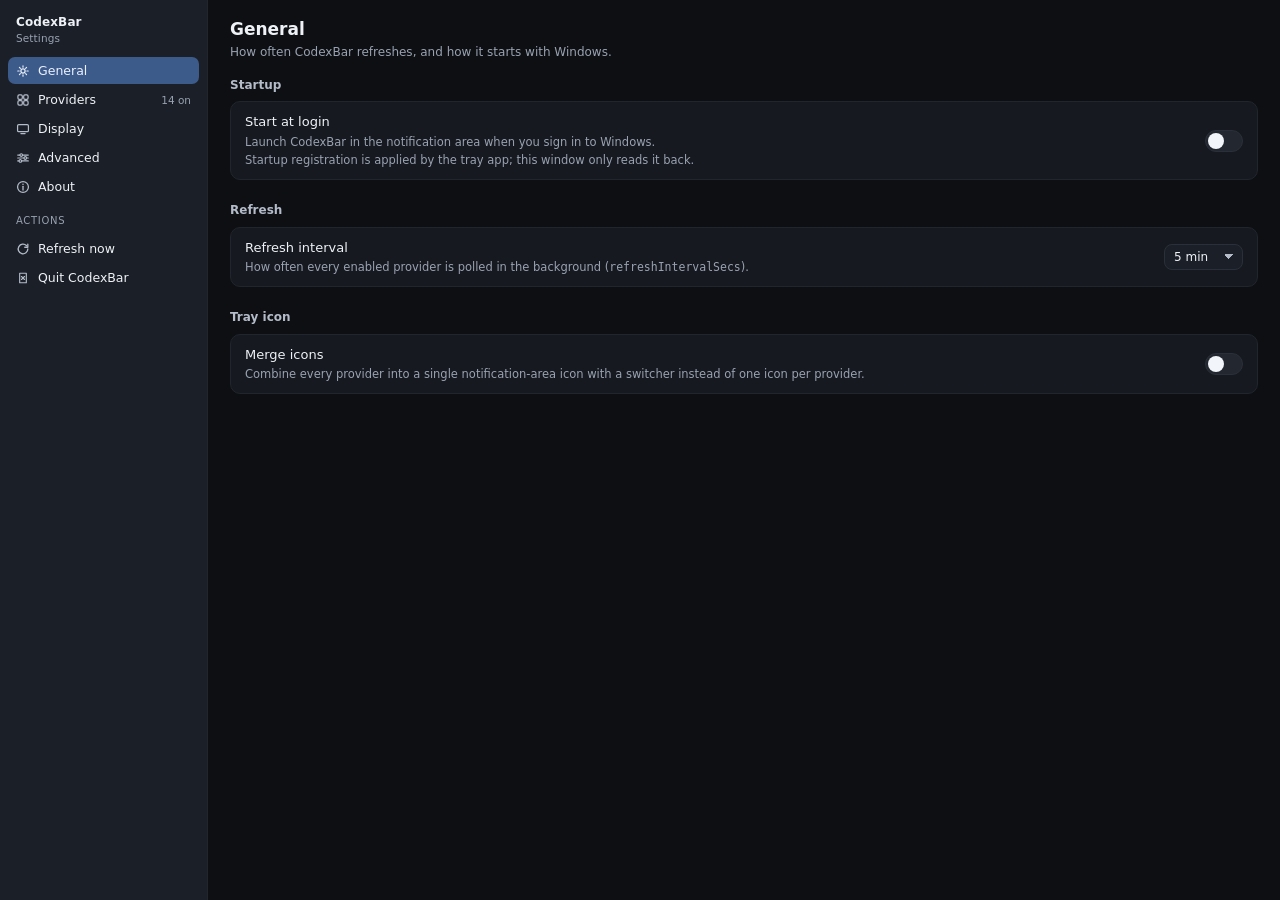
==== ui/settings.html @ 94832ef2 "CodexBar for Windows: tray app for AI provider usage limits (Rust + Tauri port of CodexBar)" ====
<!DOCTYPE html>
<html lang="en" data-theme="dark">
<head>
  <meta charset="utf-8" />
  <meta name="viewport" content="width=device-width, initial-scale=1" />
  <title>CodexBar Settings</title>
  <link rel="stylesheet" href="styles.css" />
</head>
<body class="settings-page">
  <div class="settings">
    <aside class="settings-sidebar">
      <div class="settings-title">
        CodexBar
        <span class="sub" id="settingsSub">Settings</span>
      </div>
      <button class="nav-item" type="button" data-pane="general" aria-current="true">
        <span class="nav-icon" aria-hidden="true">
          <svg viewBox="0 0 16 16" width="14" height="14">
            <circle cx="8" cy="8" r="2.4" fill="none" stroke="currentColor" stroke-width="1.4"/>
            <path d="M8 2v1.6M8 12.4V14M2 8h1.6M12.4 8H14M3.9 3.9l1.1 1.1M11 11l1.1 1.1M12.1 3.9L11 5M5 11l-1.1 1.1"
                  fill="none" stroke="currentColor" stroke-width="1.3" stroke-linecap="round"/>
          </svg>
        </span>
        <span class="nav-label">General</span>
      </button>
      <button class="nav-item" type="button" data-pane="providers">
        <span class="nav-icon" aria-hidden="true">
          <svg viewBox="0 0 16 16" width="14" height="14">
            <rect x="2.2" y="2.2" width="5" height="5" rx="1.4" fill="none" stroke="currentColor" stroke-width="1.4"/>
            <rect x="8.8" y="2.2" width="5" height="5" rx="1.4" fill="none" stroke="currentColor" stroke-width="1.4"/>
            <rect x="2.2" y="8.8" width="5" height="5" rx="1.4" fill="none" stroke="currentColor" stroke-width="1.4"/>
            <rect x="8.8" y="8.8" width="5" height="5" rx="1.4" fill="none" stroke="currentColor" stroke-width="1.4"/>
          </svg>
        </span>
        <span class="nav-label">Providers</span>
        <span class="nav-count" id="navProvidersCount">—</span>
      </button>
      <button class="nav-item" type="button" data-pane="display">
        <span class="nav-icon" aria-hidden="true">
          <svg viewBox="0 0 16 16" width="14" height="14">
            <rect x="1.8" y="3" width="12.4" height="8" rx="1.4" fill="none" stroke="currentColor" stroke-width="1.4"/>
            <path d="M5.6 13.2h4.8" fill="none" stroke="currentColor" stroke-width="1.4" stroke-linecap="round"/>
          </svg>
        </span>
        <span class="nav-label">Display</span>
      </button>
      <button class="nav-item" type="button" data-pane="advanced">
        <span class="nav-icon" aria-hidden="true">
          <svg viewBox="0 0 16 16" width="14" height="14">
            <path d="M2 4.6h12M2 8h12M2 11.4h12" fill="none" stroke="currentColor" stroke-width="1.4" stroke-linecap="round"/>
            <circle cx="6" cy="4.6" r="1.5" fill="var(--surface-2)" stroke="currentColor" stroke-width="1.3"/>
            <circle cx="10.6" cy="8" r="1.5" fill="var(--surface-2)" stroke="currentColor" stroke-width="1.3"/>
            <circle cx="5" cy="11.4" r="1.5" fill="var(--surface-2)" stroke="currentColor" stroke-width="1.3"/>
          </svg>
        </span>
        <span class="nav-label">Advanced</span>
      </button>
      <button class="nav-item" type="button" data-pane="about">
        <span class="nav-icon" aria-hidden="true">
          <svg viewBox="0 0 16 16" width="14" height="14">
            <circle cx="8" cy="8" r="6.2" fill="none" stroke="currentColor" stroke-width="1.4"/>
            <path d="M8 7.2v4.2" fill="none" stroke="currentColor" stroke-width="1.5" stroke-linecap="round"/>
            <circle cx="8" cy="4.9" r="0.9" fill="currentColor"/>
          </svg>
        </span>
        <span class="nav-label">About</span>
      </button>
      <div class="settings-section-label">Actions</div>
      <button class="nav-item" type="button" id="btnRefreshNow">
        <span class="nav-icon" aria-hidden="true">
          <svg viewBox="0 0 16 16" width="14" height="14">
            <path d="M13.5 8a5.5 5.5 0 1 1-1.6-3.9M13.5 2.5V6H10" fill="none"
                  stroke="currentColor" stroke-width="1.5" stroke-linecap="round" stroke-linejoin="round"/>
          </svg>
        </span>
        <span class="nav-label">Refresh now</span>
      </button>
      <button class="nav-item" type="button" id="btnQuit">
        <span class="nav-icon" aria-hidden="true">
          <svg viewBox="0 0 16 16" width="14" height="14">
            <path d="M4.2 2.6h7.6v10.8H4.2z" fill="none" stroke="currentColor" stroke-width="1.3" stroke-linejoin="round"/>
            <path d="M6.3 6.3l3.4 3.4M9.7 6.3l-3.4 3.4" fill="none" stroke="currentColor" stroke-width="1.3" stroke-linecap="round"/>
          </svg>
        </span>
        <span class="nav-label">Quit CodexBar</span>
      </button>
    </aside>

    <main class="settings-content">
      <!-- ------------------------------------------------ General -->
      <section class="pane active" id="pane-general" role="tabpanel">
        <h2>General</h2>
        <p class="pane-sub">How often CodexBar refreshes, and how it starts with Windows.</p>

        <div class="group">
          <h3>Startup</h3>
          <div class="setting-card">
            <div class="setting-row">
              <div class="text">
                <div class="label">Start at login</div>
                <div class="desc">Launch CodexBar in the notification area when you sign in to Windows.</div>
                <div class="desc" id="autostartInfo">—</div>
              </div>
              <div class="control">
                <button class="switch" role="switch" aria-checked="false" id="set-startAtLogin"
                        aria-label="Start at login"></button>
              </div>
            </div>
          </div>
        </div>

        <div class="group">
          <h3>Refresh</h3>
          <div class="setting-card">
            <div class="setting-row">
              <div class="text">
                <div class="label">Refresh interval</div>
                <div class="desc">How often every enabled provider is polled in the background
                  (<code>refreshIntervalSecs</code>).</div>
              </div>
              <div class="control">
                <select class="select" id="set-refreshIntervalSecs" aria-label="Refresh interval">
                  <option value="30">30 s</option>
                  <option value="60">1 min</option>
                  <option value="120">2 min</option>
                  <option value="300">5 min</option>
                  <option value="600">10 min</option>
                  <option value="900">15 min</option>
                  <option value="1800">30 min</option>
                </select>
              </div>
            </div>
          </div>
        </div>

        <div class="group">
          <h3>Tray icon</h3>
          <div class="setting-card">
            <div class="setting-row">
              <div class="text">
                <div class="label">Merge icons</div>
                <div class="desc">Combine every provider into a single notification-area icon with a switcher
                  instead of one icon per provider.</div>
              </div>
              <div class="control">
                <button class="switch" role="switch" aria-checked="true" id="set-mergeIcons"
                        aria-label="Merge icons"></button>
              </div>
            </div>
          </div>
        </div>
      </section>

      <!-- ---------------------------------------------- Providers -->
      <section class="pane" id="pane-providers" role="tabpanel">
        <h2>Providers</h2>
        <p class="pane-sub">Turn providers on or off and set the order they appear in the popover and the tray.</p>

        <div class="group">
          <div class="setting-row" style="padding:0 0 8px;border:0">
            <div class="text">
              <input class="select" id="providerFilter" type="search" placeholder="Filter providers…"
                     aria-label="Filter providers" style="width:220px;padding-right:26px" />
            </div>
            <div class="control">
              <span class="hint" id="providerSummary">—</span>
            </div>
          </div>
          <div class="setting-card">
            <div class="provider-list" id="providerList"></div>
          </div>
          <p class="hint" id="providerHint">
            Order controls the canonical display order used by the CLI, the tray and the popover.
          </p>
        </div>
      </section>

      <!-- ------------------------------------------------ Display -->
      <section class="pane" id="pane-display" role="tabpanel">
        <h2>Display</h2>
        <p class="pane-sub">What the popover cards show.</p>

        <div class="group">
          <h3>Menu bar</h3>
          <div class="setting-card">
            <div class="setting-row">
              <div class="text">
                <div class="label">Draw the used percentage into the icon</div>
                <div class="desc">Shows the rounded percent next to the donut gauge in the notification
                  area (<code>showPercentInIcon</code>).</div>
              </div>
              <div class="control">
                <button class="switch" role="switch" aria-checked="true" id="set-showPercentInIcon"
                        aria-label="Draw the used percentage into the icon"></button>
              </div>
            </div>
            <div class="setting-row">
              <div class="text">
                <div class="label">Show the colour legend</div>
                <div class="desc">A one-line key above the command list explaining the green / amber / red
                  severity thresholds. Stored with the UI, not the provider config.</div>
              </div>
              <div class="control">
                <button class="switch" role="switch" aria-checked="true" id="set-showLegend"
                        aria-label="Show the colour legend"></button>
              </div>
            </div>
          </div>
        </div>
      </section>

      <!-- ----------------------------------------------- Advanced -->
      <section class="pane" id="pane-advanced" role="tabpanel">
        <h2>Advanced</h2>
        <p class="pane-sub">Credential handling and stored settings.</p>

        <div class="group">
          <h3>Credentials</h3>
          <div class="setting-card">
            <div class="setting-row">
              <div class="text">
                <div class="label">Refresh credentials on every fetch</div>
                <div class="desc">Re-read provider credential stores each refresh cycle instead of reusing the
                  cached copy. Slower, but picks up externally rotated tokens immediately.</div>
              </div>
              <div class="control">
                <button class="switch" role="switch" aria-checked="false" id="set-refreshCredentials"
                        aria-label="Refresh credentials on every fetch"></button>
              </div>
            </div>
          </div>
        </div>

        <div class="group">
          <h3>Stored settings</h3>
          <div class="setting-card">
            <div class="setting-row">
              <div class="text">
                <div class="label">Settings payload</div>
                <div class="desc" id="settingsBackend">—</div>
              </div>
              <div class="control">
                <button class="btn" id="btnCopySettings" type="button">Copy JSON</button>
                <button class="btn danger" id="btnResetSettings" type="button">Reset</button>
              </div>
            </div>
          </div>
          <div class="hint" id="pathsInfo" style="white-space:pre-line">—</div>
          <p class="hint">
            Persisted through the <code>get_settings</code> / <code>set_settings</code> commands
            (<code>Settings</code> in <code>src-tauri/src/settings.rs</code>, camelCase JSON).
            In a plain browser the values are kept in <code>localStorage</code> and the tray app is
            unaffected.
          </p>
        </div>
      </section>

      <!-- -------------------------------------------------- About -->
      <section class="pane" id="pane-about" role="tabpanel">
        <h2>About</h2>
        <p class="pane-sub">A Windows port of CodexBar.</p>
        <div class="group">
          <div class="setting-card">
            <div class="setting-row">
              <div class="text">
                <div class="label" id="aboutName">CodexBar</div>
                <div class="desc" id="aboutVersion">v0.1.0 · schema v1</div>
              </div>
              <div class="control">
                <span class="badge source-mock" id="aboutSource">sample data</span>
              </div>
            </div>
            <div class="setting-row">
              <div class="text">
                <div class="label">Menu bar / tray behaviour</div>
                <div class="desc">Cards, countdowns and severity colours follow the macOS app's menu card.</div>
              </div>
            </div>
          </div>
        </div>
      </section>
    </main>
  </div>

  <div class="toast" id="toast" role="status" hidden></div>

  <script src="mock.js"></script>
  <script src="format.js"></script>
  <script src="settings.js"></script>
</body>
</html>
---- ui/styles.css ----
/* CodexBar for Windows — shared styling for the popover + settings window.
 *
 * Visual language follows the macOS app (repo/docs/ui.md + docs/screenshots):
 * one card per provider, a bold lane label, a severity-coloured bar, a used/left
 * pair and a reset countdown, plus a native-looking command list at the foot.
 *
 * Contrast rule for this file: secondary text never goes below ~4.6:1 against
 * the surface it sits on, and is never "fixed" with an opaque plate behind it —
 * hierarchy comes from size, weight and hue, not from black boxes.
 */

:root {
  /* surfaces */
  --bg: #0d0f13;
  --surface: #16191f;
  --surface-2: #1b1f27;
  --surface-3: #23272f;
  --surface-4: #2b303a;
  --border: #2a303a;
  --border-soft: #21252d;

  /* text — three deliberate steps, each ≥ 4.5:1 on its own surface.
     Ratios below are measured against --surface (#16191f); the secondary
     steps were raised after a review found the small uppercase pills and the
     header/legend labels sitting below the 4.5:1 floor. Hierarchy still comes
     from size + weight + hue, never from an opaque plate. */
  --text: #eef1f6;      /* 15.8:1 primary                       */
  --muted: #b4bcc9;     /*  9.2:1 labels, account, badge copy    */
  --dim: #99a2b1;       /*  6.8:1 countdowns, footers, hints     */

  /* accents */
  --accent: #6ea8fe;
  --accent-dim: #3d5b8a;
  --healthy: #35c46b;
  --warning: #f0a02a;
  --critical: #f2564f;
  --healthy-soft: rgba(53, 196, 107, 0.16);
  --warning-soft: rgba(240, 160, 42, 0.16);
  --critical-soft: rgba(242, 86, 79, 0.16);

  --radius-card: 12px;
  --radius-ctl: 8px;
  --font: ui-sans-serif, system-ui, "Segoe UI Variable Text", "Segoe UI", Roboto, Helvetica, Arial, sans-serif;
  --mono: ui-monospace, "Cascadia Mono", Consolas, "SF Mono", Menlo, monospace;
}

* { box-sizing: border-box; }

html, body {
  margin: 0;
  height: 100%;
  background: var(--bg);
  color: var(--text);
  font-family: var(--font);
  font-size: 13px;
  line-height: 1.4;
  -webkit-font-smoothing: antialiased;
}

body.popover-page { overflow: hidden; }

button { font-family: inherit; color: inherit; }

:focus-visible { outline: 2px solid var(--accent); outline-offset: 1px; }

/* =====================================================================
   POPOVER
   ===================================================================== */

.popover {
  display: flex;
  flex-direction: column;
  height: 100vh;
  /* The tray flyout is a fixed-width surface: 436x729 per CONTRACT/tauri.conf.
     Pinning the max-width (instead of leaning on 100vw) also makes the Edge
     headless evidence renders byte-accurate, because that Edge build always
     lays out at a 492 px minimum viewport and crops the capture to
     --window-size — a 100vw popover would lose its right 56 px. */
  width: 100%;
  max-width: 436px;
  border: 1px solid var(--border);
  background: var(--bg);
}

/* ---------- title bar ---------- */

.titlebar {
  display: flex;
  align-items: center;
  justify-content: space-between;
  gap: 8px;
  padding: 10px 12px 8px;
  border-bottom: 1px solid var(--border-soft);
  cursor: default;
  user-select: none;
  flex: 0 0 auto;
}

.brand { display: flex; align-items: center; gap: 10px; min-width: 0; }

.brand-mark {
  width: 26px;
  height: 26px;
  border-radius: 50%;
  background: conic-gradient(var(--healthy) 0turn 0.42turn, var(--surface-4) 0.42turn 1turn);
  box-shadow: inset 0 0 0 6px var(--bg);
  position: relative;
  flex: 0 0 auto;
}

.brand-mark::after {
  content: "";
  position: absolute;
  inset: 11px;
  border-radius: 50%;
  background: #fff;
}

.brand-text { display: flex; flex-direction: column; line-height: 1.15; min-width: 0; }
.brand-text strong { font-size: 13.5px; letter-spacing: 0.01em; }
.brand-sub {
  font-size: 11px;
  color: var(--muted);
  white-space: nowrap;
  overflow: hidden;
  text-overflow: ellipsis;
}
.brand-sub b { color: var(--text); font-weight: 600; }

.titlebar-actions { display: flex; gap: 4px; flex: 0 0 auto; }

.icon-btn {
  display: inline-flex;
  align-items: center;
  justify-content: center;
  width: 26px;
  height: 26px;
  border: 1px solid transparent;
  border-radius: 7px;
  background: transparent;
  color: var(--muted);
  cursor: pointer;
  transition: background 120ms ease, color 120ms ease, border-color 120ms ease;
}
.icon-btn:hover { background: var(--surface-2); color: var(--text); border-color: var(--border); }
.icon-btn:active { background: var(--surface-3); }
.icon-btn.spinning svg { animation: spin 700ms linear infinite; }

@keyframes spin { to { transform: rotate(360deg); } }

/* ---------- sample-data banner (no plate: a dot, a rule and brighter amber) */

.mode-banner {
  display: flex;
  align-items: center;
  gap: 8px;
  padding: 6px 12px 7px;
  font-size: 11.5px;
  color: #e8c986;
  border-bottom: 1px solid rgba(240, 160, 42, 0.22);
  box-shadow: inset 3px 0 0 -1px rgba(240, 160, 42, 0.55);
  flex: 0 0 auto;
}
.mode-banner[hidden] { display: none; }
.mode-banner .dot {
  width: 6px; height: 6px; border-radius: 50%;
  background: var(--warning);
  box-shadow: 0 0 0 3px rgba(240, 160, 42, 0.14);
  flex: 0 0 auto;
}
.mode-banner #modeText { overflow: hidden; text-overflow: ellipsis; white-space: nowrap; }
.mode-banner.is-live { color: var(--healthy); border-bottom-color: rgba(53, 196, 107, 0.22); }
.mode-banner.is-live .dot { background: var(--healthy); box-shadow: 0 0 0 3px var(--healthy-soft); }

/* ---------- cards ---------- */

.cards {
  flex: 1 1 auto;
  overflow-y: auto;
  padding: 8px 10px 4px;
  display: flex;
  flex-direction: column;
  gap: 7px;
  scrollbar-width: thin;
  scrollbar-color: #333a45 transparent;
}
.cards::-webkit-scrollbar { width: 10px; }
.cards::-webkit-scrollbar-thumb {
  background: #333a45; border-radius: 999px; border: 3px solid var(--bg);
}
.cards::-webkit-scrollbar-thumb:hover { background: #3d4552; }

.placeholder { color: var(--dim); text-align: center; margin-top: 24px; }

.card {
  background: var(--surface);
  border: 1px solid var(--border-soft);
  border-radius: var(--radius-card);
  padding: 10px 11px 11px;
  position: relative;
}

/* State is carried by a 2px left rail + border tint — never by a dark plate. */
.card::before {
  content: "";
  position: absolute;
  left: 0; top: 10px; bottom: 10px;
  width: 2px;
  border-radius: 0 2px 2px 0;
  background: transparent;
}
.card.state-healthy::before { background: rgba(53, 196, 107, 0.42); }
.card.state-warning,
.card.state-tokenExpired { border-color: rgba(240, 160, 42, 0.34); }
.card.state-warning::before,
.card.state-tokenExpired::before { background: var(--warning); }
.card.state-critical,
.card.state-error { border-color: rgba(242, 86, 79, 0.36); }
.card.state-critical::before,
.card.state-error::before { background: var(--critical); }
.card.state-stale,
.card.state-unconfigured,
.card.state-empty { border-color: var(--border); }
.card.state-stale::before,
.card.state-unconfigured::before,
.card.state-empty::before { background: var(--surface-4); }

.card-head { display: flex; align-items: center; gap: 8px; }

.card-name {
  font-size: 13px;
  font-weight: 600;
  flex: 0 1 auto;
  white-space: nowrap;
  overflow: hidden;
  text-overflow: ellipsis;
}

.card-account {
  margin-left: auto;
  min-width: 0;
  font-size: 11px;
  color: var(--muted);
  white-space: nowrap;
  overflow: hidden;
  text-overflow: ellipsis;
  text-align: right;
}

.logo-chip {
  width: 26px; height: 26px;
  border-radius: 8px;
  background: var(--surface-3);
  border: 1px solid var(--border);
  display: inline-flex; align-items: center; justify-content: center;
  flex: 0 0 auto;
  overflow: hidden;
  font-size: 12px;
  font-weight: 700;
  color: var(--muted);
}

/* Provider marks arrive from the macOS repo's docs/logos with mixed fills
   (copilot/cursor are near-black #1F2328, codex is pure white). Flattening them
   to a white silhouette is the only treatment that stays legible for all of them
   on a dark chip, and it mirrors CodexBar's own template-image convention. */
.logo-chip img {
  width: 15px; height: 15px;
  object-fit: contain; display: block;
  filter: brightness(0) invert(1);
  opacity: 0.92;
}

.card-meta {
  display: flex;
  align-items: center;
  gap: 8px;
  margin-top: 5px;
  padding-bottom: 6px;
  border-bottom: 1px solid var(--border-soft);
}
.card-updated {
  font-size: 10.5px;
  color: var(--dim);
  white-space: nowrap;
  overflow: hidden;
  text-overflow: ellipsis;
}
.card-updated.is-warning { color: var(--warning); }
.card-updated.is-critical { color: var(--critical); }

/* The badges sit in the meta row, centred on its single text line. `center`
   (not `baseline`) is what makes the pill land at the same offset on every
   card, whatever else the card's meta row happens to contain. */
.card-badges {
  margin-left: auto;
  display: flex;
  align-items: center;
  gap: 5px;
  flex: 0 0 auto;
  min-height: 18px;
}

.badge {
  font-size: 10px;
  line-height: 1;
  letter-spacing: 0.03em;
  text-transform: uppercase;
  padding: 3px 7px;
  border-radius: 999px;
  border: 1px solid var(--border);
  background: var(--surface-2);
  color: var(--muted);
  white-space: nowrap;
}
.badge.source-mock { color: #ecd39b; border-color: rgba(240, 160, 42, 0.42); background: transparent; }
/* One hue per fetch path so the badge is readable at a glance without a plate:
   sample data is amber (the warning that nothing was fetched), everything the
   app really read stays in the cool half of the palette. Every hue is ≥10:1 on
   the card surface — the pills were the worst offender in the contrast pass. */
.badge.source-oauth { color: #9fcaff; border-color: rgba(110, 168, 254, 0.45); background: transparent; }
.badge.source-apikey { color: #b3cdf0; border-color: #3d5474; background: transparent; }
.badge.source-web { color: #9ed7ca; border-color: rgba(72, 178, 152, 0.42); background: transparent; }
.badge.source-cli { color: #cebff0; border-color: rgba(160, 130, 220, 0.42); background: transparent; }
.badge.source-unknown { color: var(--dim); border-color: var(--border-soft); background: transparent; }
.badge.plan { color: #b3cdf0; border-color: #3d5474; background: transparent; }

.headline {
  font-variant-numeric: tabular-nums;
  font-size: 16px;
  font-weight: 650;
  letter-spacing: -0.01em;
}
.headline.healthy { color: var(--healthy); }
.headline.warning { color: var(--warning); }
.headline.critical { color: var(--critical); }

/* ---------- quota rows ---------- */

.rows { margin-top: 8px; display: flex; flex-direction: column; gap: 8px; }

.row { display: flex; flex-direction: column; gap: 4px; }

.row-top {
  display: flex;
  align-items: baseline;
  justify-content: space-between;
  gap: 8px;
}
.row-label { font-size: 11.5px; font-weight: 600; color: var(--text); }
.row-value { font-size: 11.5px; font-variant-numeric: tabular-nums; color: var(--text); }
.row-value.healthy { color: var(--healthy); }
.row-value.warning { color: var(--warning); }
.row-value.critical { color: var(--critical); }
.row-value.unknown { color: var(--dim); font-style: italic; }

.bar {
  position: relative;
  height: 6px;
  border-radius: 999px;
  background: var(--surface-4);
  overflow: hidden;
}
.bar-fill {
  position: absolute; inset: 0 auto 0 0;
  border-radius: 999px;
  background: var(--healthy);
  transition: width 320ms ease;
}
.bar-fill.healthy { background: var(--healthy); }
.bar-fill.warning { background: var(--warning); }
.bar-fill.critical { background: var(--critical); }
.bar-pace {
  position: absolute; top: -1px; bottom: -1px;
  width: 2px;
  background: rgba(238, 241, 246, 0.55);
  border-radius: 1px;
}

.row-foot {
  display: flex;
  justify-content: space-between;
  gap: 8px;
  font-size: 10.5px;
  color: var(--dim);
  font-variant-numeric: tabular-nums;
}
.row-foot .reset { text-align: right; }
.row-foot .reset.soon { color: var(--warning); }
.row.is-unknown .row-foot { color: var(--dim); }

.balance {
  margin-top: 8px;
  display: flex; align-items: baseline; gap: 6px;
  font-size: 11.5px; color: var(--muted);
}
.balance strong { color: var(--text); font-size: 13px; font-variant-numeric: tabular-nums; }

/* ---------- degraded-state notes ----------
   A subtle wash + a severity-tinted glyph; no border of its own (the card
   already draws one, so a second box read as a double border) and no opaque
   plate. The glyph and the action are grid items, so the glyph sits on the
   first text line and the action is anchored top-right instead of being
   vertically centred against a wrapping paragraph. */

.card-note {
  margin-top: 9px;
  display: grid;
  grid-template-columns: auto minmax(0, 1fr) auto;
  align-items: start;
  column-gap: 8px;
  padding: 7px 9px;
  border-radius: 8px;
  font-size: 11.5px;
  line-height: 1.35;
  background: rgba(255, 255, 255, 0.035);
}
.card-note .note-icon {
  flex: 0 0 auto;
  width: 15px; height: 15px;
  margin-top: 0.5px;
  display: inline-flex; align-items: center; justify-content: center;
  border-radius: 50%;
  font-size: 9.5px;
  font-weight: 700;
  line-height: 1;
  border: 1px solid currentColor;
  opacity: 0.95;
}
.card-note .note-text { min-width: 0; grid-column: 2; }
.card-note.error { color: #f8c0bb; background: rgba(242, 86, 79, 0.08); }
.card-note.token { color: #f3cd93; background: rgba(240, 160, 42, 0.08); }
.card-note.setup { color: #d3c4a1; background: rgba(255, 255, 255, 0.04); }
.card-note.stale,
.card-note.empty { color: var(--dim); }

.card-note .action {
  grid-column: 3;
  align-self: start;
  margin-left: 6px;
  flex: 0 0 auto;
  background: transparent;
  border: 1px solid currentColor;
  border-radius: 6px;
  padding: 2px 7px;
  font-size: 10.5px;
  line-height: 1.35;
  color: var(--accent);
  cursor: pointer;
}
.card-note .action:hover { background: rgba(110, 168, 254, 0.12); }

/* ---------- legend ---------- */

.cards-foot {
  flex: 0 0 auto;
  padding: 5px 12px 6px;
  border-top: 1px solid var(--border-soft);
}
.legend { display: flex; align-items: center; gap: 12px; font-size: 10.5px; color: var(--dim); }
.legend-item { display: inline-flex; align-items: center; gap: 5px; }
.legend-dot {
  width: 8px; height: 8px; border-radius: 50%;
  /* A faint ring lifts the dot off the surface without a plate. */
  box-shadow: 0 0 0 1px rgba(255, 255, 255, 0.18);
}
.legend-dot.healthy { background: var(--healthy); }
.legend-dot.warning { background: var(--warning); }
.legend-dot.critical { background: var(--critical); }
.legend-note { margin-left: auto; color: var(--dim); }

/* ---------- command list (macOS footer rows) ---------- */

.footer-actions {
  flex: 0 0 auto;
  display: flex;
  flex-direction: column;
  padding: 3px 6px 5px;
  border-top: 1px solid var(--border-soft);
}
.cmd {
  display: flex;
  align-items: center;
  gap: 9px;
  width: 100%;
  padding: 3px 8px;
  border: 0;
  border-radius: 7px;
  background: transparent;
  font-size: 12px;
  text-align: left;
  cursor: pointer;
  color: var(--text);
}
.cmd:hover { background: var(--surface-2); }
.cmd:active { background: var(--surface-3); }
.cmd-icon { display: inline-flex; color: var(--muted); flex: 0 0 auto; }
.cmd-label { flex: 1 1 auto; }
.cmd-key { font-size: 11px; color: var(--dim); font-variant-numeric: tabular-nums; }
.cmd.danger:hover { background: rgba(242, 86, 79, 0.12); color: #f8bdb9; }
.cmd.danger:hover .cmd-icon { color: #f8bdb9; }

/* ---------- status bar ---------- */

.statusbar {
  flex: 0 0 auto;
  display: flex;
  align-items: center;
  justify-content: space-between;
  gap: 8px;
  padding: 5px 12px 6px;
  border-top: 1px solid var(--border-soft);
  font-size: 10.5px;
  color: var(--dim);
  font-family: var(--mono);
  white-space: nowrap;
  overflow: hidden;
}
.statusbar span { overflow: hidden; text-overflow: ellipsis; }
.statusbar .flag-err { color: #f4a6a1; }
.statusbar .flag-unset { color: #efc07a; }
.statusbar .live { color: var(--healthy); }
.statusbar .mock { color: #e8c986; }

/* ---------- toast ---------- */

.toast {
  position: fixed;
  left: 50%;
  bottom: 14px;
  transform: translateX(-50%);
  background: var(--surface-3);
  border: 1px solid var(--border);
  color: var(--text);
  font-size: 11.5px;
  padding: 6px 12px;
  border-radius: 999px;
  box-shadow: 0 6px 20px rgba(0, 0, 0, 0.45);
}
.toast[hidden] { display: none; }

/* =====================================================================
   SETTINGS WINDOW
   ===================================================================== */

body.settings-page { overflow: hidden; font-size: 13px; }

.settings {
  display: flex;
  height: 100vh;
  background: var(--bg);
}

.settings-sidebar {
  flex: 0 0 208px;
  display: flex;
  flex-direction: column;
  gap: 2px;
  padding: 12px 8px;
  background: var(--surface-2);
  border-right: 1px solid var(--border-soft);
  overflow-y: auto;
}
.settings-title {
  font-size: 12px;
  font-weight: 650;
  color: var(--text);
  padding: 2px 8px 10px;
  letter-spacing: 0.01em;
}
.settings-title .sub { display: block; font-weight: 400; color: var(--dim); font-size: 10.5px; }
.settings-section-label {
  font-size: 10px;
  text-transform: uppercase;
  letter-spacing: 0.07em;
  color: var(--dim);
  padding: 12px 8px 5px;
}
.nav-item {
  display: flex;
  align-items: center;
  gap: 8px;
  width: 100%;
  padding: 6px 8px;
  border: 0;
  border-radius: 7px;
  background: transparent;
  font-size: 12.5px;
  text-align: left;
  cursor: pointer;
}
.nav-item:hover { background: var(--surface-3); }
.nav-item[aria-current="true"] { background: var(--accent-dim); color: #eaf1ff; }
.nav-item .nav-icon { color: var(--muted); display: inline-flex; flex: 0 0 auto; }
.nav-item[aria-current="true"] .nav-icon { color: #eaf1ff; }
.nav-count { margin-left: auto; font-size: 10.5px; color: var(--dim); }

.settings-content {
  flex: 1 1 auto;
  overflow-y: auto;
  padding: 18px 22px 28px;
  scrollbar-width: thin;
  scrollbar-color: #333a45 transparent;
}
.settings-content::-webkit-scrollbar { width: 10px; }
.settings-content::-webkit-scrollbar-thumb {
  background: #333a45; border-radius: 999px; border: 3px solid var(--bg);
}

.pane { display: none; }
.pane.active { display: block; }

.pane h2 {
  margin: 0 0 2px;
  font-size: 17px;
  font-weight: 650;
}
.pane .pane-sub { margin: 0 0 16px; color: var(--dim); font-size: 12px; }

.group { margin-bottom: 22px; }
.group > h3 {
  margin: 0 0 8px;
  font-size: 12px;
  font-weight: 650;
  color: var(--muted);
  text-transform: none;
}

.setting-card {
  background: var(--surface);
  border: 1px solid var(--border-soft);
  border-radius: 10px;
  overflow: hidden;
}
.setting-row {
  display: flex;
  align-items: center;
  gap: 14px;
  padding: 11px 14px;
  border-top: 1px solid var(--border-soft);
}
.setting-row:first-child { border-top: 0; }
.setting-row .text { min-width: 0; flex: 1 1 auto; }
.setting-row .label { font-size: 13px; color: var(--text); }
.setting-row .desc { font-size: 11.5px; color: var(--dim); margin-top: 2px; }
.setting-row .control { flex: 0 0 auto; display: flex; align-items: center; gap: 8px; }

/* toggle */
.switch {
  position: relative;
  width: 38px;
  height: 22px;
  border-radius: 999px;
  border: 1px solid var(--border);
  background: var(--surface-3);
  cursor: pointer;
  transition: background 140ms ease, border-color 140ms ease;
  flex: 0 0 auto;
}
.switch::after {
  content: "";
  position: absolute;
  top: 2px; left: 2px;
  width: 16px; height: 16px;
  border-radius: 50%;
  background: #f2f5f9;
  transition: transform 140ms ease;
}
.switch[aria-checked="true"] { background: var(--accent); border-color: var(--accent); }
.switch[aria-checked="true"]::after { transform: translateX(16px); }

/* select */
.select {
  appearance: none;
  background: var(--surface-2);
  color: var(--text);
  border: 1px solid var(--border);
  border-radius: var(--radius-ctl);
  padding: 5px 26px 5px 9px;
  font-size: 12px;
  font-family: inherit;
  cursor: pointer;
  background-image: linear-gradient(45deg, transparent 50%, var(--muted) 50%),
                    linear-gradient(135deg, var(--muted) 50%, transparent 50%);
  background-position: right 13px center, right 8px center;
  background-size: 5px 5px, 5px 5px;
  background-repeat: no-repeat;
}
.select:hover { border-color: var(--surface-4); }

/* buttons */
.btn {
  border: 1px solid var(--border);
  background: var(--surface-2);
  color: var(--text);
  border-radius: var(--radius-ctl);
  padding: 5px 11px;
  font-size: 12px;
  cursor: pointer;
}
.btn:hover { background: var(--surface-3); }
.btn.primary { background: var(--accent); border-color: var(--accent); color: #08111f; font-weight: 600; }
.btn.primary:hover { background: #82b6ff; }
.btn.danger { color: #f4a6a1; border-color: rgba(242, 86, 79, 0.34); }
.btn.danger:hover { background: rgba(242, 86, 79, 0.14); }
.btn.ghost { background: transparent; }
.btn:disabled { opacity: 0.45; cursor: not-allowed; }

/* provider list */
.provider-list { display: flex; flex-direction: column; }
.provider-row {
  display: flex;
  align-items: center;
  gap: 11px;
  padding: 9px 13px;
  border-top: 1px solid var(--border-soft);
}
.provider-row:first-child { border-top: 0; }
.provider-row.is-off .provider-name,
.provider-row.is-off .provider-sub { color: var(--dim); }
.provider-row.is-off .provider-logo { opacity: 0.45; }
.provider-logo {
  width: 26px; height: 26px;
  border-radius: 8px;
  background: var(--surface-3);
  border: 1px solid var(--border);
  display: inline-flex; align-items: center; justify-content: center;
  flex: 0 0 auto;
  overflow: hidden;
  font-size: 12px;
  font-weight: 700;
  color: var(--muted);
}
.provider-logo img {
  width: 15px; height: 15px; object-fit: contain; display: block;
  filter: brightness(0) invert(1); opacity: 0.92;
}
.provider-text { min-width: 0; flex: 1 1 auto; }
.provider-name { font-size: 13px; }
.provider-sub { font-size: 11px; color: var(--dim); margin-top: 1px; display: flex; align-items: baseline; gap: 7px; min-width: 0; }
/* The live error prose can be a whole sentence; it is ellipsised on one line
   (the full text is the element's title) so the 14 rows stay scannable and the
   live/sample pill is never pushed off the row. */
.provider-sub .provider-hint { min-width: 0; overflow: hidden; text-overflow: ellipsis; white-space: nowrap; }
.provider-sub .status-ok { color: var(--healthy); }
.provider-sub .status-warn { color: var(--warning); }
.provider-sub .status-err { color: var(--critical); }
/* Where the row's state came from. A live row is read from the running
   backend; a sample row is the bundled fixture — the same live/sample
   distinction the popover draws, so the two windows can never disagree. */
.provider-sub .provider-mode {
  flex: 0 0 auto;
  margin-left: auto;
  font-size: 9.5px;
  line-height: 1;
  letter-spacing: 0.04em;
  text-transform: uppercase;
  padding: 2px 5px;
  border-radius: 999px;
  border: 1px solid currentColor;
  vertical-align: 1px;
}
.provider-sub .provider-mode.live { color: #7fd8a0; }
.provider-sub .provider-mode.sample { color: #ecd39b; }
.provider-order { display: flex; gap: 3px; }
.provider-order button {
  width: 24px; height: 24px;
  border: 1px solid var(--border);
  background: transparent;
  border-radius: 6px;
  color: var(--muted);
  cursor: pointer;
  font-size: 11px;
  line-height: 1;
}
.provider-order button:hover:not(:disabled) { background: var(--surface-3); color: var(--text); }
.provider-order button:disabled { opacity: 0.3; cursor: default; }

.settings-foot {
  display: flex;
  align-items: center;
  gap: 10px;
  margin-top: 6px;
  font-size: 11px;
  color: var(--dim);
}
.settings-foot .spacer { flex: 1 1 auto; }

.hint {
  margin: 8px 2px 0;
  font-size: 11.5px;
  color: var(--dim);
}
.hint code {
  font-family: var(--mono);
  font-size: 11px;
  color: var(--muted);
}

/* =====================================================================
   STATES GALLERY (evidence page)
   ===================================================================== */

body.states-page { overflow: auto; }
.states-wrap {
  width: 436px;
  min-height: 100vh;
  margin: 0;
  display: flex;
  flex-direction: column;
  background: var(--bg);
  border-left: 1px solid var(--border);
  border-right: 1px solid var(--border);
}

/* search-style input reusing the .select shape (no chevrons) */
input.select {
  background-image: none;
  padding-right: 10px;
  cursor: text;
}
input.select::-webkit-search-cancel-button { filter: invert(0.7); }

/* ---------- states gallery ---------- */

.gallery-caption {
  margin: 14px 2px 6px;
  font-family: var(--mono);
  font-size: 10.5px;
  letter-spacing: 0.03em;
  color: var(--dim);
  text-transform: none;
}
.gallery-caption[data-state="critical"],
.gallery-caption[data-state="error"] { color: #f4a6a1; }
.gallery-caption[data-state="warning"],
.gallery-caption[data-state="tokenExpired"] { color: #efc07a; }
.gallery-caption[data-state="healthy"] { color: var(--healthy); }
.states-wrap .cards { padding-bottom: 20px; }
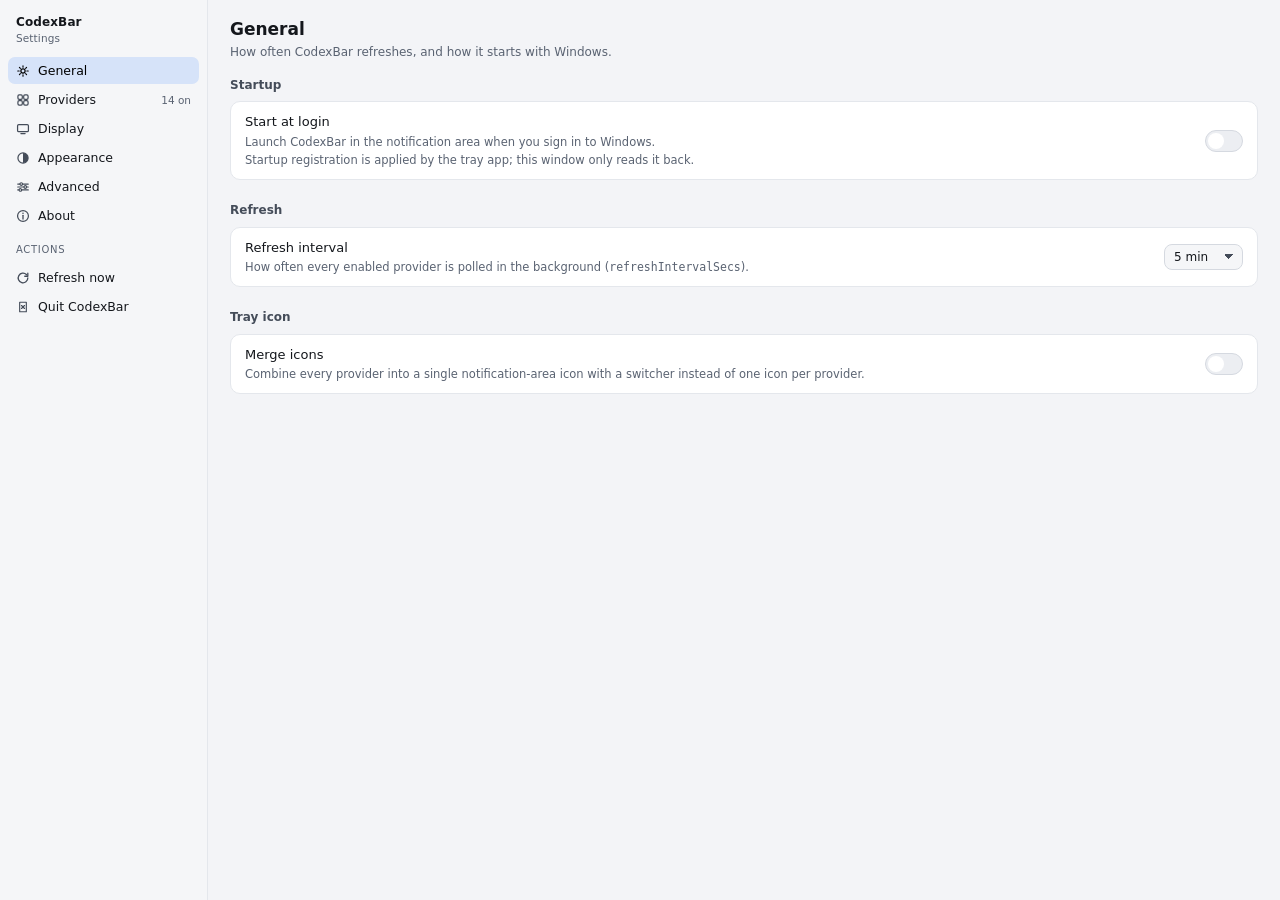
==== commit c4361379: "feat(ui): editable appearance with theme tokens, accent, scale, opacity and density Adds appearance." ====
--- a/ui/settings.html
+++ b/ui/settings.html
@@ -5,6 +5,8 @@
   <meta name="viewport" content="width=device-width, initial-scale=1" />
   <title>CodexBar Settings</title>
   <link rel="stylesheet" href="styles.css" />
+  <!-- Blocking on purpose: paints the saved theme before the first frame. -->
+  <script src="theme.js"></script>
 </head>
 <body class="settings-page">
   <div class="settings">
@@ -44,6 +46,15 @@
         </span>
         <span class="nav-label">Display</span>
       </button>
+      <button class="nav-item" type="button" data-pane="appearance">
+        <span class="nav-icon" aria-hidden="true">
+          <svg viewBox="0 0 16 16" width="14" height="14">
+            <circle cx="8" cy="8" r="5.8" fill="none" stroke="currentColor" stroke-width="1.4"/>
+            <path d="M8 2.2a5.8 5.8 0 0 1 0 11.6Z" fill="currentColor"/>
+          </svg>
+        </span>
+        <span class="nav-label">Appearance</span>
+      </button>
       <button class="nav-item" type="button" data-pane="advanced">
         <span class="nav-icon" aria-hidden="true">
           <svg viewBox="0 0 16 16" width="14" height="14">
@@ -194,17 +205,138 @@
                         aria-label="Draw the used percentage into the icon"></button>
               </div>
             </div>
+          </div>
+        </div>
+      </section>
+
+      <!-- --------------------------------------------- Appearance -->
+      <section class="pane" id="pane-appearance" role="tabpanel">
+        <h2>Appearance</h2>
+        <p class="pane-sub">Theme, accent and sizing for the popover, this window and the widget.</p>
+
+        <div class="group">
+          <h3>Theme</h3>
+          <div class="setting-card">
+            <div class="setting-row">
+              <div class="text">
+                <div class="label">Colour theme</div>
+                <div class="desc">System follows the Windows app theme (<code>prefers-color-scheme</code>) and
+                  switches live.</div>
+              </div>
+              <div class="control">
+                <div class="segmented" id="ap-theme" role="radiogroup" aria-label="Colour theme">
+                  <button type="button" role="radio" data-value="system" aria-checked="true">System</button>
+                  <button type="button" role="radio" data-value="light" aria-checked="false">Light</button>
+                  <button type="button" role="radio" data-value="dark" aria-checked="false">Dark</button>
+                </div>
+              </div>
+            </div>
+            <div class="setting-row">
+              <div class="text">
+                <div class="label">Accent colour</div>
+                <div class="desc">Buttons, switches, focus rings and the tray mark. Text on the accent is
+                  picked automatically to keep at least 4.5:1 contrast.
+                  <span class="contrast-note" id="ap-contrast">—</span></div>
+              </div>
+              <div class="control accent-control">
+                <div class="swatches" id="ap-swatches" role="radiogroup" aria-label="Accent presets"></div>
+                <input class="color-input" type="color" id="ap-accent-picker" value="#6ea8fe"
+                       aria-label="Custom accent colour" />
+                <input class="select hex-input" type="text" id="ap-accent-hex" value="#6ea8fe" maxlength="7"
+                       spellcheck="false" aria-label="Accent colour hex" />
+              </div>
+            </div>
+          </div>
+        </div>
+
+        <div class="group">
+          <h3>Size and spacing</h3>
+          <div class="setting-card">
+            <div class="setting-row">
+              <div class="text">
+                <div class="label">Text and UI scale</div>
+                <div class="desc">90 – 130 %.</div>
+              </div>
+              <div class="control">
+                <input class="range" type="range" id="ap-font-scale" min="90" max="130" step="5" value="100"
+                       aria-label="Text and UI scale" />
+                <output class="range-out" id="ap-font-scale-out" for="ap-font-scale">100%</output>
+              </div>
+            </div>
+            <div class="setting-row">
+              <div class="text">
+                <div class="label">Density</div>
+                <div class="desc">Compact tightens card and row spacing.</div>
+              </div>
+              <div class="control">
+                <div class="segmented" id="ap-density" role="radiogroup" aria-label="Density">
+                  <button type="button" role="radio" data-value="compact" aria-checked="false">Compact</button>
+                  <button type="button" role="radio" data-value="normal" aria-checked="true">Normal</button>
+                </div>
+              </div>
+            </div>
             <div class="setting-row">
               <div class="text">
                 <div class="label">Show the colour legend</div>
                 <div class="desc">A one-line key above the command list explaining the green / amber / red
-                  severity thresholds. Stored with the UI, not the provider config.</div>
-              </div>
-              <div class="control">
-                <button class="switch" role="switch" aria-checked="true" id="set-showLegend"
+                  severity thresholds.</div>
+              </div>
+              <div class="control">
+                <button class="switch" role="switch" aria-checked="true" id="ap-showLegend"
                         aria-label="Show the colour legend"></button>
               </div>
             </div>
+          </div>
+        </div>
+
+        <div class="group">
+          <h3>Transparency</h3>
+          <div class="setting-card">
+            <div class="setting-row">
+              <div class="text">
+                <div class="label">Popover opacity</div>
+                <div class="desc">60 – 100 %. Takes effect on transparent windows.</div>
+              </div>
+              <div class="control">
+                <input class="range" type="range" id="ap-popover-opacity" min="60" max="100" step="5" value="100"
+                       aria-label="Popover opacity" />
+                <output class="range-out" id="ap-popover-opacity-out" for="ap-popover-opacity">100%</output>
+              </div>
+            </div>
+            <div class="setting-row">
+              <div class="text">
+                <div class="label">Widget opacity</div>
+                <div class="desc">60 – 100 %, for the floating widget.</div>
+              </div>
+              <div class="control">
+                <input class="range" type="range" id="ap-widget-opacity" min="60" max="100" step="5" value="100"
+                       aria-label="Widget opacity" />
+                <output class="range-out" id="ap-widget-opacity-out" for="ap-widget-opacity">100%</output>
+              </div>
+            </div>
+          </div>
+        </div>
+
+        <div class="group">
+          <h3>Preview</h3>
+          <div class="setting-card appearance-preview">
+            <div class="setting-row">
+              <div class="text">
+                <div class="label">Codex · Session</div>
+                <div class="preview-bar" aria-hidden="true"><span></span></div>
+                <div class="desc">58% used · resets in 2h 14m</div>
+              </div>
+              <div class="control">
+                <button class="btn" type="button" tabindex="-1">Secondary</button>
+                <button class="btn primary" type="button" tabindex="-1">Primary</button>
+                <span class="switch" role="presentation" aria-checked="true"></span>
+              </div>
+            </div>
+          </div>
+          <div class="settings-foot">
+            <span class="hint">Saved to <code>%APPDATA%\CodexBar\appearance.json</code>.</span>
+            <span class="spacer"></span>
+            <button class="btn" id="ap-reset" type="button">Reset</button>
           </div>
         </div>
       </section>
@@ -285,7 +417,9 @@
   <div class="toast" id="toast" role="status" hidden></div>
 
   <script src="mock.js"></script>
+  <script src="platform.js"></script>
   <script src="format.js"></script>
   <script src="settings.js"></script>
+  <script src="appearance.js"></script>
 </body>
 </html>
--- a/ui/styles.css
+++ b/ui/styles.css
@@ -9,7 +9,19 @@
  * hierarchy comes from size, weight and hue, not from black boxes.
  */
 
-:root {
+/* ---------------------------------------------------------------------
+   DESIGN TOKENS — the only place in this file where literal colours live.
+   Two palettes keyed on <html data-theme>, which ui/theme.js sets before the
+   first paint (system → prefers-color-scheme). Accent-derived tokens
+   (--accent, --accent-hover, --accent-dim, --accent-soft, --accent-text,
+   --on-accent*) and --ui-scale / --density-gap / --*-opacity are written
+   inline by theme.js from %APPDATA%\CodexBar\appearance.json; the values
+   below are only the no-JS fallback.
+   --------------------------------------------------------------------- */
+:root,
+:root[data-theme="dark"] {
+  color-scheme: dark;
+
   /* surfaces */
   --bg: #0d0f13;
   --surface: #16191f;
@@ -18,6 +30,8 @@
   --surface-4: #2b303a;
   --border: #2a303a;
   --border-soft: #21252d;
+  --scrollbar: #333a45;
+  --scrollbar-hover: #3d4552;
 
   /* text — three deliberate steps, each ≥ 4.5:1 on its own surface.
      Ratios below are measured against --surface (#16191f); the secondary
@@ -28,20 +42,144 @@
   --muted: #b4bcc9;     /*  9.2:1 labels, account, badge copy    */
   --dim: #99a2b1;       /*  6.8:1 countdowns, footers, hints     */
 
-  /* accents */
+  /* accent (fallback; theme.js overrides with the user's accent) */
   --accent: #6ea8fe;
+  --accent-hover: #82b6ff;
   --accent-dim: #3d5b8a;
+  --accent-soft: rgba(110, 168, 254, 0.12);
+  --accent-text: #6ea8fe;
+  --on-accent: #000000;
+  --on-accent-hover: #000000;
+  --on-accent-dim: #ffffff;
+
+  /* severity */
   --healthy: #35c46b;
   --warning: #f0a02a;
   --critical: #f2564f;
   --healthy-soft: rgba(53, 196, 107, 0.16);
   --warning-soft: rgba(240, 160, 42, 0.16);
   --critical-soft: rgba(242, 86, 79, 0.16);
+  --healthy-line: rgba(53, 196, 107, 0.22);
+  --healthy-rail: rgba(53, 196, 107, 0.42);
+  --warning-line: rgba(240, 160, 42, 0.22);
+  --warning-rail: rgba(240, 160, 42, 0.55);
+  --warning-border: rgba(240, 160, 42, 0.34);
+  --warning-badge-border: rgba(240, 160, 42, 0.42);
+  --warning-wash: rgba(240, 160, 42, 0.08);
+  --critical-border: rgba(242, 86, 79, 0.36);
+  --critical-wash: rgba(242, 86, 79, 0.08);
+  --critical-hover: rgba(242, 86, 79, 0.12);
+
+  /* semantic text hues (all ≥ 10:1 on --surface in dark) */
+  --banner-text: #e8c986;
+  --badge-mock: #ecd39b;
+  --badge-oauth: #9fcaff;
+  --badge-oauth-border: rgba(110, 168, 254, 0.45);
+  --badge-apikey: #b3cdf0;
+  --badge-apikey-border: #3d5474;
+  --badge-web: #9ed7ca;
+  --badge-web-border: rgba(72, 178, 152, 0.42);
+  --badge-cli: #cebff0;
+  --badge-cli-border: rgba(160, 130, 220, 0.42);
+  --note-error: #f8c0bb;
+  --note-token: #f3cd93;
+  --note-setup: #d3c4a1;
+  --danger-text: #f8bdb9;
+  --flag-err: #f4a6a1;
+  --flag-unset: #efc07a;
+  --live-text: #7fd8a0;
+
+  /* misc */
+  --pace: rgba(238, 241, 246, 0.55);
+  --note-bg: rgba(255, 255, 255, 0.035);
+  --ring-soft: rgba(255, 255, 255, 0.18);
+  --shadow: rgba(0, 0, 0, 0.45);
+  --switch-knob: #f2f5f9;
+  --logo-filter: brightness(0) invert(1);
+  --cancel-filter: invert(0.7);
+
+  /* appearance knobs (theme.js) */
+  --ui-scale: 1;
+  --density-gap: 1;
+  --popover-opacity: 1;
+  --widget-opacity: 1;
 
   --radius-card: 12px;
   --radius-ctl: 8px;
   --font: ui-sans-serif, system-ui, "Segoe UI Variable Text", "Segoe UI", Roboto, Helvetica, Arial, sans-serif;
   --mono: ui-monospace, "Cascadia Mono", Consolas, "SF Mono", Menlo, monospace;
+}
+
+:root[data-theme="light"] {
+  /* Light palette. Text ratios measured on --surface (#ffffff):
+     --text 18.0:1, --muted 8.7:1, --dim 6.1:1; every semantic hue ≥ 5.0:1. */
+  color-scheme: light;
+
+  --bg: #f3f4f7;
+  --surface: #ffffff;
+  --surface-2: #f5f6f8;
+  --surface-3: #eceef2;
+  --surface-4: #dfe2e8;
+  --border: #d5d9e0;
+  --border-soft: #e4e7ec;
+  --scrollbar: #c3c8d1;
+  --scrollbar-hover: #aab1bc;
+
+  --text: #14171c;
+  --muted: #444c59;
+  --dim: #5a6372;
+
+  --accent: #2f6fdb;
+  --accent-hover: #285fbc;
+  --accent-dim: #d5e2f8;
+  --accent-soft: rgba(47, 111, 219, 0.12);
+  --accent-text: #2f6fdb;
+  --on-accent: #ffffff;
+  --on-accent-hover: #ffffff;
+  --on-accent-dim: #000000;
+
+  --healthy: #15803d;
+  --warning: #b45309;
+  --critical: #c62828;
+  --healthy-soft: rgba(21, 128, 61, 0.14);
+  --warning-soft: rgba(180, 83, 9, 0.14);
+  --critical-soft: rgba(198, 40, 40, 0.12);
+  --healthy-line: rgba(21, 128, 61, 0.24);
+  --healthy-rail: rgba(21, 128, 61, 0.5);
+  --warning-line: rgba(180, 83, 9, 0.24);
+  --warning-rail: rgba(180, 83, 9, 0.6);
+  --warning-border: rgba(180, 83, 9, 0.38);
+  --warning-badge-border: rgba(180, 83, 9, 0.45);
+  --warning-wash: rgba(180, 83, 9, 0.07);
+  --critical-border: rgba(198, 40, 40, 0.38);
+  --critical-wash: rgba(198, 40, 40, 0.06);
+  --critical-hover: rgba(198, 40, 40, 0.1);
+
+  --banner-text: #8a4b00;
+  --badge-mock: #8a4b00;
+  --badge-oauth: #1d5fb8;
+  --badge-oauth-border: rgba(29, 95, 184, 0.4);
+  --badge-apikey: #2f5687;
+  --badge-apikey-border: #9db4d3;
+  --badge-web: #13695a;
+  --badge-web-border: rgba(19, 105, 90, 0.4);
+  --badge-cli: #6a4bb0;
+  --badge-cli-border: rgba(106, 75, 176, 0.4);
+  --note-error: #a8231c;
+  --note-token: #8a4b00;
+  --note-setup: #66562b;
+  --danger-text: #b3261e;
+  --flag-err: #b3261e;
+  --flag-unset: #8a4b00;
+  --live-text: #15803d;
+
+  --pace: rgba(20, 23, 28, 0.5);
+  --note-bg: rgba(20, 23, 28, 0.04);
+  --ring-soft: rgba(20, 23, 28, 0.18);
+  --shadow: rgba(15, 20, 30, 0.18);
+  --switch-knob: #ffffff;
+  --logo-filter: brightness(0);
+  --cancel-filter: invert(0.3);
 }
 
 * { box-sizing: border-box; }
@@ -52,12 +190,18 @@
   background: var(--bg);
   color: var(--text);
   font-family: var(--font);
-  font-size: 13px;
+  font-size: calc(13px * var(--ui-scale));
   line-height: 1.4;
   -webkit-font-smoothing: antialiased;
 }
 
-body.popover-page { overflow: hidden; }
+body.popover-page {
+  overflow: hidden;
+  /* Only visible once the popover window is created with `transparent: true`
+     (tauri.conf.json, owned by the widget slice); opaque windows ignore it. */
+  background: color-mix(in srgb, var(--bg) calc(var(--popover-opacity) * 100%), transparent);
+}
+html:has(body.popover-page) { background: transparent; }
 
 button { font-family: inherit; color: inherit; }
 
@@ -113,13 +257,13 @@
   position: absolute;
   inset: 11px;
   border-radius: 50%;
-  background: #fff;
+  background: var(--accent); /* same accent dot as the tray mark */
 }
 
 .brand-text { display: flex; flex-direction: column; line-height: 1.15; min-width: 0; }
-.brand-text strong { font-size: 13.5px; letter-spacing: 0.01em; }
+.brand-text strong { font-size: calc(13.5px * var(--ui-scale)); letter-spacing: 0.01em; }
 .brand-sub {
-  font-size: 11px;
+  font-size: calc(11px * var(--ui-scale));
   color: var(--muted);
   white-space: nowrap;
   overflow: hidden;
@@ -155,21 +299,21 @@
   align-items: center;
   gap: 8px;
   padding: 6px 12px 7px;
-  font-size: 11.5px;
-  color: #e8c986;
-  border-bottom: 1px solid rgba(240, 160, 42, 0.22);
-  box-shadow: inset 3px 0 0 -1px rgba(240, 160, 42, 0.55);
+  font-size: calc(11.5px * var(--ui-scale));
+  color: var(--banner-text);
+  border-bottom: 1px solid var(--warning-line);
+  box-shadow: inset 3px 0 0 -1px var(--warning-rail);
   flex: 0 0 auto;
 }
 .mode-banner[hidden] { display: none; }
 .mode-banner .dot {
   width: 6px; height: 6px; border-radius: 50%;
   background: var(--warning);
-  box-shadow: 0 0 0 3px rgba(240, 160, 42, 0.14);
+  box-shadow: 0 0 0 3px var(--warning-soft);
   flex: 0 0 auto;
 }
 .mode-banner #modeText { overflow: hidden; text-overflow: ellipsis; white-space: nowrap; }
-.mode-banner.is-live { color: var(--healthy); border-bottom-color: rgba(53, 196, 107, 0.22); }
+.mode-banner.is-live { color: var(--healthy); border-bottom-color: var(--healthy-line); }
 .mode-banner.is-live .dot { background: var(--healthy); box-shadow: 0 0 0 3px var(--healthy-soft); }
 
 /* ---------- cards ---------- */
@@ -177,18 +321,18 @@
 .cards {
   flex: 1 1 auto;
   overflow-y: auto;
-  padding: 8px 10px 4px;
+  padding: calc(8px * var(--density-gap)) 10px 4px;
   display: flex;
   flex-direction: column;
-  gap: 7px;
+  gap: calc(7px * var(--density-gap));
   scrollbar-width: thin;
-  scrollbar-color: #333a45 transparent;
+  scrollbar-color: var(--scrollbar) transparent;
 }
 .cards::-webkit-scrollbar { width: 10px; }
 .cards::-webkit-scrollbar-thumb {
-  background: #333a45; border-radius: 999px; border: 3px solid var(--bg);
-}
-.cards::-webkit-scrollbar-thumb:hover { background: #3d4552; }
+  background: var(--scrollbar); border-radius: 999px; border: 3px solid var(--bg);
+}
+.cards::-webkit-scrollbar-thumb:hover { background: var(--scrollbar-hover); }
 
 .placeholder { color: var(--dim); text-align: center; margin-top: 24px; }
 
@@ -196,7 +340,7 @@
   background: var(--surface);
   border: 1px solid var(--border-soft);
   border-radius: var(--radius-card);
-  padding: 10px 11px 11px;
+  padding: calc(10px * var(--density-gap)) 11px calc(11px * var(--density-gap));
   position: relative;
 }
 
@@ -209,13 +353,13 @@
   border-radius: 0 2px 2px 0;
   background: transparent;
 }
-.card.state-healthy::before { background: rgba(53, 196, 107, 0.42); }
+.card.state-healthy::before { background: var(--healthy-rail); }
 .card.state-warning,
-.card.state-tokenExpired { border-color: rgba(240, 160, 42, 0.34); }
+.card.state-tokenExpired { border-color: var(--warning-border); }
 .card.state-warning::before,
 .card.state-tokenExpired::before { background: var(--warning); }
 .card.state-critical,
-.card.state-error { border-color: rgba(242, 86, 79, 0.36); }
+.card.state-error { border-color: var(--critical-border); }
 .card.state-critical::before,
 .card.state-error::before { background: var(--critical); }
 .card.state-stale,
@@ -228,7 +372,7 @@
 .card-head { display: flex; align-items: center; gap: 8px; }
 
 .card-name {
-  font-size: 13px;
+  font-size: calc(13px * var(--ui-scale));
   font-weight: 600;
   flex: 0 1 auto;
   white-space: nowrap;
@@ -239,7 +383,7 @@
 .card-account {
   margin-left: auto;
   min-width: 0;
-  font-size: 11px;
+  font-size: calc(11px * var(--ui-scale));
   color: var(--muted);
   white-space: nowrap;
   overflow: hidden;
@@ -255,19 +399,19 @@
   display: inline-flex; align-items: center; justify-content: center;
   flex: 0 0 auto;
   overflow: hidden;
-  font-size: 12px;
+  font-size: calc(12px * var(--ui-scale));
   font-weight: 700;
   color: var(--muted);
 }
 
 /* Provider marks arrive from the macOS repo's docs/logos with mixed fills
-   (copilot/cursor are near-black #1F2328, codex is pure white). Flattening them
-   to a white silhouette is the only treatment that stays legible for all of them
-   on a dark chip, and it mirrors CodexBar's own template-image convention. */
+   (copilot/cursor are near-black, codex is pure white). Flattening them to a
+   single-colour silhouette (--logo-filter: white on dark, black on light) is the
+   only treatment that stays legible for all of them on the chip, and it mirrors CodexBar's own template-image convention. */
 .logo-chip img {
   width: 15px; height: 15px;
   object-fit: contain; display: block;
-  filter: brightness(0) invert(1);
+  filter: var(--logo-filter);
   opacity: 0.92;
 }
 
@@ -280,7 +424,7 @@
   border-bottom: 1px solid var(--border-soft);
 }
 .card-updated {
-  font-size: 10.5px;
+  font-size: calc(10.5px * var(--ui-scale));
   color: var(--dim);
   white-space: nowrap;
   overflow: hidden;
@@ -302,7 +446,7 @@
 }
 
 .badge {
-  font-size: 10px;
+  font-size: calc(10px * var(--ui-scale));
   line-height: 1;
   letter-spacing: 0.03em;
   text-transform: uppercase;
@@ -313,21 +457,21 @@
   color: var(--muted);
   white-space: nowrap;
 }
-.badge.source-mock { color: #ecd39b; border-color: rgba(240, 160, 42, 0.42); background: transparent; }
+.badge.source-mock { color: var(--badge-mock); border-color: var(--warning-badge-border); background: transparent; }
 /* One hue per fetch path so the badge is readable at a glance without a plate:
    sample data is amber (the warning that nothing was fetched), everything the
    app really read stays in the cool half of the palette. Every hue is ≥10:1 on
    the card surface — the pills were the worst offender in the contrast pass. */
-.badge.source-oauth { color: #9fcaff; border-color: rgba(110, 168, 254, 0.45); background: transparent; }
-.badge.source-apikey { color: #b3cdf0; border-color: #3d5474; background: transparent; }
-.badge.source-web { color: #9ed7ca; border-color: rgba(72, 178, 152, 0.42); background: transparent; }
-.badge.source-cli { color: #cebff0; border-color: rgba(160, 130, 220, 0.42); background: transparent; }
+.badge.source-oauth { color: var(--badge-oauth); border-color: var(--badge-oauth-border); background: transparent; }
+.badge.source-apikey { color: var(--badge-apikey); border-color: var(--badge-apikey-border); background: transparent; }
+.badge.source-web { color: var(--badge-web); border-color: var(--badge-web-border); background: transparent; }
+.badge.source-cli { color: var(--badge-cli); border-color: var(--badge-cli-border); background: transparent; }
 .badge.source-unknown { color: var(--dim); border-color: var(--border-soft); background: transparent; }
-.badge.plan { color: #b3cdf0; border-color: #3d5474; background: transparent; }
+.badge.plan { color: var(--badge-apikey); border-color: var(--badge-apikey-border); background: transparent; }
 
 .headline {
   font-variant-numeric: tabular-nums;
-  font-size: 16px;
+  font-size: calc(16px * var(--ui-scale));
   font-weight: 650;
   letter-spacing: -0.01em;
 }
@@ -347,8 +491,8 @@
   justify-content: space-between;
   gap: 8px;
 }
-.row-label { font-size: 11.5px; font-weight: 600; color: var(--text); }
-.row-value { font-size: 11.5px; font-variant-numeric: tabular-nums; color: var(--text); }
+.row-label { font-size: calc(11.5px * var(--ui-scale)); font-weight: 600; color: var(--text); }
+.row-value { font-size: calc(11.5px * var(--ui-scale)); font-variant-numeric: tabular-nums; color: var(--text); }
 .row-value.healthy { color: var(--healthy); }
 .row-value.warning { color: var(--warning); }
 .row-value.critical { color: var(--critical); }
@@ -373,7 +517,7 @@
 .bar-pace {
   position: absolute; top: -1px; bottom: -1px;
   width: 2px;
-  background: rgba(238, 241, 246, 0.55);
+  background: var(--pace);
   border-radius: 1px;
 }
 
@@ -381,7 +525,7 @@
   display: flex;
   justify-content: space-between;
   gap: 8px;
-  font-size: 10.5px;
+  font-size: calc(10.5px * var(--ui-scale));
   color: var(--dim);
   font-variant-numeric: tabular-nums;
 }
@@ -392,9 +536,9 @@
 .balance {
   margin-top: 8px;
   display: flex; align-items: baseline; gap: 6px;
-  font-size: 11.5px; color: var(--muted);
-}
-.balance strong { color: var(--text); font-size: 13px; font-variant-numeric: tabular-nums; }
+  font-size: calc(11.5px * var(--ui-scale)); color: var(--muted);
+}
+.balance strong { color: var(--text); font-size: calc(13px * var(--ui-scale)); font-variant-numeric: tabular-nums; }
 
 /* ---------- degraded-state notes ----------
    A subtle wash + a severity-tinted glyph; no border of its own (the card
@@ -411,9 +555,9 @@
   column-gap: 8px;
   padding: 7px 9px;
   border-radius: 8px;
-  font-size: 11.5px;
+  font-size: calc(11.5px * var(--ui-scale));
   line-height: 1.35;
-  background: rgba(255, 255, 255, 0.035);
+  background: var(--note-bg);
 }
 .card-note .note-icon {
   flex: 0 0 auto;
@@ -421,16 +565,16 @@
   margin-top: 0.5px;
   display: inline-flex; align-items: center; justify-content: center;
   border-radius: 50%;
-  font-size: 9.5px;
+  font-size: calc(9.5px * var(--ui-scale));
   font-weight: 700;
   line-height: 1;
   border: 1px solid currentColor;
   opacity: 0.95;
 }
 .card-note .note-text { min-width: 0; grid-column: 2; }
-.card-note.error { color: #f8c0bb; background: rgba(242, 86, 79, 0.08); }
-.card-note.token { color: #f3cd93; background: rgba(240, 160, 42, 0.08); }
-.card-note.setup { color: #d3c4a1; background: rgba(255, 255, 255, 0.04); }
+.card-note.error { color: var(--note-error); background: var(--critical-wash); }
+.card-note.token { color: var(--note-token); background: var(--warning-wash); }
+.card-note.setup { color: var(--note-setup); background: var(--note-bg); }
 .card-note.stale,
 .card-note.empty { color: var(--dim); }
 
@@ -443,12 +587,12 @@
   border: 1px solid currentColor;
   border-radius: 6px;
   padding: 2px 7px;
-  font-size: 10.5px;
+  font-size: calc(10.5px * var(--ui-scale));
   line-height: 1.35;
-  color: var(--accent);
-  cursor: pointer;
-}
-.card-note .action:hover { background: rgba(110, 168, 254, 0.12); }
+  color: var(--accent-text);
+  cursor: pointer;
+}
+.card-note .action:hover { background: var(--accent-soft); }
 
 /* ---------- legend ---------- */
 
@@ -457,12 +601,12 @@
   padding: 5px 12px 6px;
   border-top: 1px solid var(--border-soft);
 }
-.legend { display: flex; align-items: center; gap: 12px; font-size: 10.5px; color: var(--dim); }
+.legend { display: flex; align-items: center; gap: 12px; font-size: calc(10.5px * var(--ui-scale)); color: var(--dim); }
 .legend-item { display: inline-flex; align-items: center; gap: 5px; }
 .legend-dot {
   width: 8px; height: 8px; border-radius: 50%;
   /* A faint ring lifts the dot off the surface without a plate. */
-  box-shadow: 0 0 0 1px rgba(255, 255, 255, 0.18);
+  box-shadow: 0 0 0 1px var(--ring-soft);
 }
 .legend-dot.healthy { background: var(--healthy); }
 .legend-dot.warning { background: var(--warning); }
@@ -483,11 +627,11 @@
   align-items: center;
   gap: 9px;
   width: 100%;
-  padding: 3px 8px;
+  padding: calc(3px * var(--density-gap)) 8px;
   border: 0;
   border-radius: 7px;
   background: transparent;
-  font-size: 12px;
+  font-size: calc(12px * var(--ui-scale));
   text-align: left;
   cursor: pointer;
   color: var(--text);
@@ -496,9 +640,9 @@
 .cmd:active { background: var(--surface-3); }
 .cmd-icon { display: inline-flex; color: var(--muted); flex: 0 0 auto; }
 .cmd-label { flex: 1 1 auto; }
-.cmd-key { font-size: 11px; color: var(--dim); font-variant-numeric: tabular-nums; }
-.cmd.danger:hover { background: rgba(242, 86, 79, 0.12); color: #f8bdb9; }
-.cmd.danger:hover .cmd-icon { color: #f8bdb9; }
+.cmd-key { font-size: calc(11px * var(--ui-scale)); color: var(--dim); font-variant-numeric: tabular-nums; }
+.cmd.danger:hover { background: var(--critical-hover); color: var(--danger-text); }
+.cmd.danger:hover .cmd-icon { color: var(--danger-text); }
 
 /* ---------- status bar ---------- */
 
@@ -510,17 +654,17 @@
   gap: 8px;
   padding: 5px 12px 6px;
   border-top: 1px solid var(--border-soft);
-  font-size: 10.5px;
+  font-size: calc(10.5px * var(--ui-scale));
   color: var(--dim);
   font-family: var(--mono);
   white-space: nowrap;
   overflow: hidden;
 }
 .statusbar span { overflow: hidden; text-overflow: ellipsis; }
-.statusbar .flag-err { color: #f4a6a1; }
-.statusbar .flag-unset { color: #efc07a; }
+.statusbar .flag-err { color: var(--flag-err); }
+.statusbar .flag-unset { color: var(--flag-unset); }
 .statusbar .live { color: var(--healthy); }
-.statusbar .mock { color: #e8c986; }
+.statusbar .mock { color: var(--banner-text); }
 
 /* ---------- toast ---------- */
 
@@ -532,10 +676,10 @@
   background: var(--surface-3);
   border: 1px solid var(--border);
   color: var(--text);
-  font-size: 11.5px;
+  font-size: calc(11.5px * var(--ui-scale));
   padding: 6px 12px;
   border-radius: 999px;
-  box-shadow: 0 6px 20px rgba(0, 0, 0, 0.45);
+  box-shadow: 0 6px 20px var(--shadow);
 }
 .toast[hidden] { display: none; }
 
@@ -543,7 +687,7 @@
    SETTINGS WINDOW
    ===================================================================== */
 
-body.settings-page { overflow: hidden; font-size: 13px; }
+body.settings-page { overflow: hidden; font-size: calc(13px * var(--ui-scale)); }
 
 .settings {
   display: flex;
@@ -562,15 +706,15 @@
   overflow-y: auto;
 }
 .settings-title {
-  font-size: 12px;
+  font-size: calc(12px * var(--ui-scale));
   font-weight: 650;
   color: var(--text);
   padding: 2px 8px 10px;
   letter-spacing: 0.01em;
 }
-.settings-title .sub { display: block; font-weight: 400; color: var(--dim); font-size: 10.5px; }
+.settings-title .sub { display: block; font-weight: 400; color: var(--dim); font-size: calc(10.5px * var(--ui-scale)); }
 .settings-section-label {
-  font-size: 10px;
+  font-size: calc(10px * var(--ui-scale));
   text-transform: uppercase;
   letter-spacing: 0.07em;
   color: var(--dim);
@@ -585,26 +729,26 @@
   border: 0;
   border-radius: 7px;
   background: transparent;
-  font-size: 12.5px;
+  font-size: calc(12.5px * var(--ui-scale));
   text-align: left;
   cursor: pointer;
 }
 .nav-item:hover { background: var(--surface-3); }
-.nav-item[aria-current="true"] { background: var(--accent-dim); color: #eaf1ff; }
+.nav-item[aria-current="true"] { background: var(--accent-dim); color: var(--on-accent-dim); }
 .nav-item .nav-icon { color: var(--muted); display: inline-flex; flex: 0 0 auto; }
-.nav-item[aria-current="true"] .nav-icon { color: #eaf1ff; }
-.nav-count { margin-left: auto; font-size: 10.5px; color: var(--dim); }
+.nav-item[aria-current="true"] .nav-icon { color: var(--on-accent-dim); }
+.nav-count { margin-left: auto; font-size: calc(10.5px * var(--ui-scale)); color: var(--dim); }
 
 .settings-content {
   flex: 1 1 auto;
   overflow-y: auto;
   padding: 18px 22px 28px;
   scrollbar-width: thin;
-  scrollbar-color: #333a45 transparent;
+  scrollbar-color: var(--scrollbar) transparent;
 }
 .settings-content::-webkit-scrollbar { width: 10px; }
 .settings-content::-webkit-scrollbar-thumb {
-  background: #333a45; border-radius: 999px; border: 3px solid var(--bg);
+  background: var(--scrollbar); border-radius: 999px; border: 3px solid var(--bg);
 }
 
 .pane { display: none; }
@@ -612,15 +756,15 @@
 
 .pane h2 {
   margin: 0 0 2px;
-  font-size: 17px;
+  font-size: calc(17px * var(--ui-scale));
   font-weight: 650;
 }
-.pane .pane-sub { margin: 0 0 16px; color: var(--dim); font-size: 12px; }
+.pane .pane-sub { margin: 0 0 16px; color: var(--dim); font-size: calc(12px * var(--ui-scale)); }
 
 .group { margin-bottom: 22px; }
 .group > h3 {
   margin: 0 0 8px;
-  font-size: 12px;
+  font-size: calc(12px * var(--ui-scale));
   font-weight: 650;
   color: var(--muted);
   text-transform: none;
@@ -636,13 +780,13 @@
   display: flex;
   align-items: center;
   gap: 14px;
-  padding: 11px 14px;
+  padding: calc(11px * var(--density-gap)) 14px;
   border-top: 1px solid var(--border-soft);
 }
 .setting-row:first-child { border-top: 0; }
 .setting-row .text { min-width: 0; flex: 1 1 auto; }
-.setting-row .label { font-size: 13px; color: var(--text); }
-.setting-row .desc { font-size: 11.5px; color: var(--dim); margin-top: 2px; }
+.setting-row .label { font-size: calc(13px * var(--ui-scale)); color: var(--text); }
+.setting-row .desc { font-size: calc(11.5px * var(--ui-scale)); color: var(--dim); margin-top: 2px; }
 .setting-row .control { flex: 0 0 auto; display: flex; align-items: center; gap: 8px; }
 
 /* toggle */
@@ -663,11 +807,11 @@
   top: 2px; left: 2px;
   width: 16px; height: 16px;
   border-radius: 50%;
-  background: #f2f5f9;
+  background: var(--switch-knob);
   transition: transform 140ms ease;
 }
 .switch[aria-checked="true"] { background: var(--accent); border-color: var(--accent); }
-.switch[aria-checked="true"]::after { transform: translateX(16px); }
+.switch[aria-checked="true"]::after { transform: translateX(16px); background: var(--on-accent); }
 
 /* select */
 .select {
@@ -677,7 +821,7 @@
   border: 1px solid var(--border);
   border-radius: var(--radius-ctl);
   padding: 5px 26px 5px 9px;
-  font-size: 12px;
+  font-size: calc(12px * var(--ui-scale));
   font-family: inherit;
   cursor: pointer;
   background-image: linear-gradient(45deg, transparent 50%, var(--muted) 50%),
@@ -695,14 +839,14 @@
   color: var(--text);
   border-radius: var(--radius-ctl);
   padding: 5px 11px;
-  font-size: 12px;
+  font-size: calc(12px * var(--ui-scale));
   cursor: pointer;
 }
 .btn:hover { background: var(--surface-3); }
-.btn.primary { background: var(--accent); border-color: var(--accent); color: #08111f; font-weight: 600; }
-.btn.primary:hover { background: #82b6ff; }
-.btn.danger { color: #f4a6a1; border-color: rgba(242, 86, 79, 0.34); }
-.btn.danger:hover { background: rgba(242, 86, 79, 0.14); }
+.btn.primary { background: var(--accent); border-color: var(--accent); color: var(--on-accent); font-weight: 600; }
+.btn.primary:hover { background: var(--accent-hover); border-color: var(--accent-hover); color: var(--on-accent-hover); }
+.btn.danger { color: var(--flag-err); border-color: var(--critical-border); }
+.btn.danger:hover { background: var(--critical-soft); }
 .btn.ghost { background: transparent; }
 .btn:disabled { opacity: 0.45; cursor: not-allowed; }
 
@@ -712,7 +856,7 @@
   display: flex;
   align-items: center;
   gap: 11px;
-  padding: 9px 13px;
+  padding: calc(9px * var(--density-gap)) 13px;
   border-top: 1px solid var(--border-soft);
 }
 .provider-row:first-child { border-top: 0; }
@@ -727,17 +871,17 @@
   display: inline-flex; align-items: center; justify-content: center;
   flex: 0 0 auto;
   overflow: hidden;
-  font-size: 12px;
+  font-size: calc(12px * var(--ui-scale));
   font-weight: 700;
   color: var(--muted);
 }
 .provider-logo img {
   width: 15px; height: 15px; object-fit: contain; display: block;
-  filter: brightness(0) invert(1); opacity: 0.92;
+  filter: var(--logo-filter); opacity: 0.92;
 }
 .provider-text { min-width: 0; flex: 1 1 auto; }
-.provider-name { font-size: 13px; }
-.provider-sub { font-size: 11px; color: var(--dim); margin-top: 1px; display: flex; align-items: baseline; gap: 7px; min-width: 0; }
+.provider-name { font-size: calc(13px * var(--ui-scale)); }
+.provider-sub { font-size: calc(11px * var(--ui-scale)); color: var(--dim); margin-top: 1px; display: flex; align-items: baseline; gap: 7px; min-width: 0; }
 /* The live error prose can be a whole sentence; it is ellipsised on one line
    (the full text is the element's title) so the 14 rows stay scannable and the
    live/sample pill is never pushed off the row. */
@@ -751,7 +895,7 @@
 .provider-sub .provider-mode {
   flex: 0 0 auto;
   margin-left: auto;
-  font-size: 9.5px;
+  font-size: calc(9.5px * var(--ui-scale));
   line-height: 1;
   letter-spacing: 0.04em;
   text-transform: uppercase;
@@ -760,8 +904,8 @@
   border: 1px solid currentColor;
   vertical-align: 1px;
 }
-.provider-sub .provider-mode.live { color: #7fd8a0; }
-.provider-sub .provider-mode.sample { color: #ecd39b; }
+.provider-sub .provider-mode.live { color: var(--live-text); }
+.provider-sub .provider-mode.sample { color: var(--badge-mock); }
 .provider-order { display: flex; gap: 3px; }
 .provider-order button {
   width: 24px; height: 24px;
@@ -770,7 +914,7 @@
   border-radius: 6px;
   color: var(--muted);
   cursor: pointer;
-  font-size: 11px;
+  font-size: calc(11px * var(--ui-scale));
   line-height: 1;
 }
 .provider-order button:hover:not(:disabled) { background: var(--surface-3); color: var(--text); }
@@ -781,19 +925,19 @@
   align-items: center;
   gap: 10px;
   margin-top: 6px;
-  font-size: 11px;
+  font-size: calc(11px * var(--ui-scale));
   color: var(--dim);
 }
 .settings-foot .spacer { flex: 1 1 auto; }
 
 .hint {
   margin: 8px 2px 0;
-  font-size: 11.5px;
+  font-size: calc(11.5px * var(--ui-scale));
   color: var(--dim);
 }
 .hint code {
   font-family: var(--mono);
-  font-size: 11px;
+  font-size: calc(11px * var(--ui-scale));
   color: var(--muted);
 }
 
@@ -819,21 +963,114 @@
   padding-right: 10px;
   cursor: text;
 }
-input.select::-webkit-search-cancel-button { filter: invert(0.7); }
+input.select::-webkit-search-cancel-button { filter: var(--cancel-filter); }
 
 /* ---------- states gallery ---------- */
 
 .gallery-caption {
   margin: 14px 2px 6px;
   font-family: var(--mono);
-  font-size: 10.5px;
+  font-size: calc(10.5px * var(--ui-scale));
   letter-spacing: 0.03em;
   color: var(--dim);
   text-transform: none;
 }
 .gallery-caption[data-state="critical"],
-.gallery-caption[data-state="error"] { color: #f4a6a1; }
+.gallery-caption[data-state="error"] { color: var(--flag-err); }
 .gallery-caption[data-state="warning"],
-.gallery-caption[data-state="tokenExpired"] { color: #efc07a; }
+.gallery-caption[data-state="tokenExpired"] { color: var(--flag-unset); }
 .gallery-caption[data-state="healthy"] { color: var(--healthy); }
 .states-wrap .cards { padding-bottom: 20px; }
+
+/* =====================================================================
+   APPEARANCE PANEL (ui/appearance.js)
+   ===================================================================== */
+
+.segmented {
+  display: inline-flex;
+  padding: 2px;
+  gap: 2px;
+  border: 1px solid var(--border);
+  border-radius: var(--radius-ctl);
+  background: var(--surface-2);
+}
+.segmented button {
+  border: 0;
+  background: transparent;
+  color: var(--muted);
+  border-radius: 6px;
+  padding: calc(4px * var(--density-gap)) 10px;
+  font-size: calc(12px * var(--ui-scale));
+  cursor: pointer;
+}
+.segmented button:hover { background: var(--surface-3); color: var(--text); }
+.segmented button[aria-checked="true"] {
+  background: var(--accent);
+  color: var(--on-accent);
+  font-weight: 600;
+}
+
+.accent-control { flex-wrap: wrap; justify-content: flex-end; max-width: 330px; }
+.swatches { display: flex; gap: 6px; }
+.swatch {
+  width: 20px; height: 20px;
+  border-radius: 50%;
+  border: 1px solid var(--ring-soft);
+  background: var(--swatch);
+  cursor: pointer;
+  padding: 0;
+}
+.swatch[aria-checked="true"] {
+  box-shadow: 0 0 0 2px var(--bg), 0 0 0 4px var(--swatch);
+}
+.color-input {
+  width: 30px; height: 24px;
+  padding: 0;
+  border: 1px solid var(--border);
+  border-radius: 6px;
+  background: var(--surface-2);
+  cursor: pointer;
+}
+.hex-input { width: 86px; font-family: var(--mono); }
+.contrast-note { display: block; margin-top: 3px; color: var(--muted); font-family: var(--mono); }
+
+.range {
+  -webkit-appearance: none;
+  appearance: none;
+  width: 150px;
+  height: 18px;
+  background: transparent;
+  cursor: pointer;
+}
+.range::-webkit-slider-runnable-track {
+  height: 4px;
+  border-radius: 999px;
+  background: var(--surface-4);
+}
+.range::-webkit-slider-thumb {
+  -webkit-appearance: none;
+  width: 14px; height: 14px;
+  margin-top: -5px;
+  border-radius: 50%;
+  background: var(--accent);
+  border: 2px solid var(--surface);
+  box-shadow: 0 0 0 1px var(--accent);
+}
+.range-out {
+  min-width: 40px;
+  text-align: right;
+  font-variant-numeric: tabular-nums;
+  font-size: calc(12px * var(--ui-scale));
+  color: var(--muted);
+}
+
+.preview-bar {
+  margin: 6px 0 4px;
+  height: 6px;
+  border-radius: 999px;
+  background: var(--surface-4);
+  overflow: hidden;
+  max-width: 260px;
+}
+.preview-bar span { display: block; width: 58%; height: 100%; background: var(--accent); }
+.appearance-preview .switch { display: inline-block; cursor: default; }
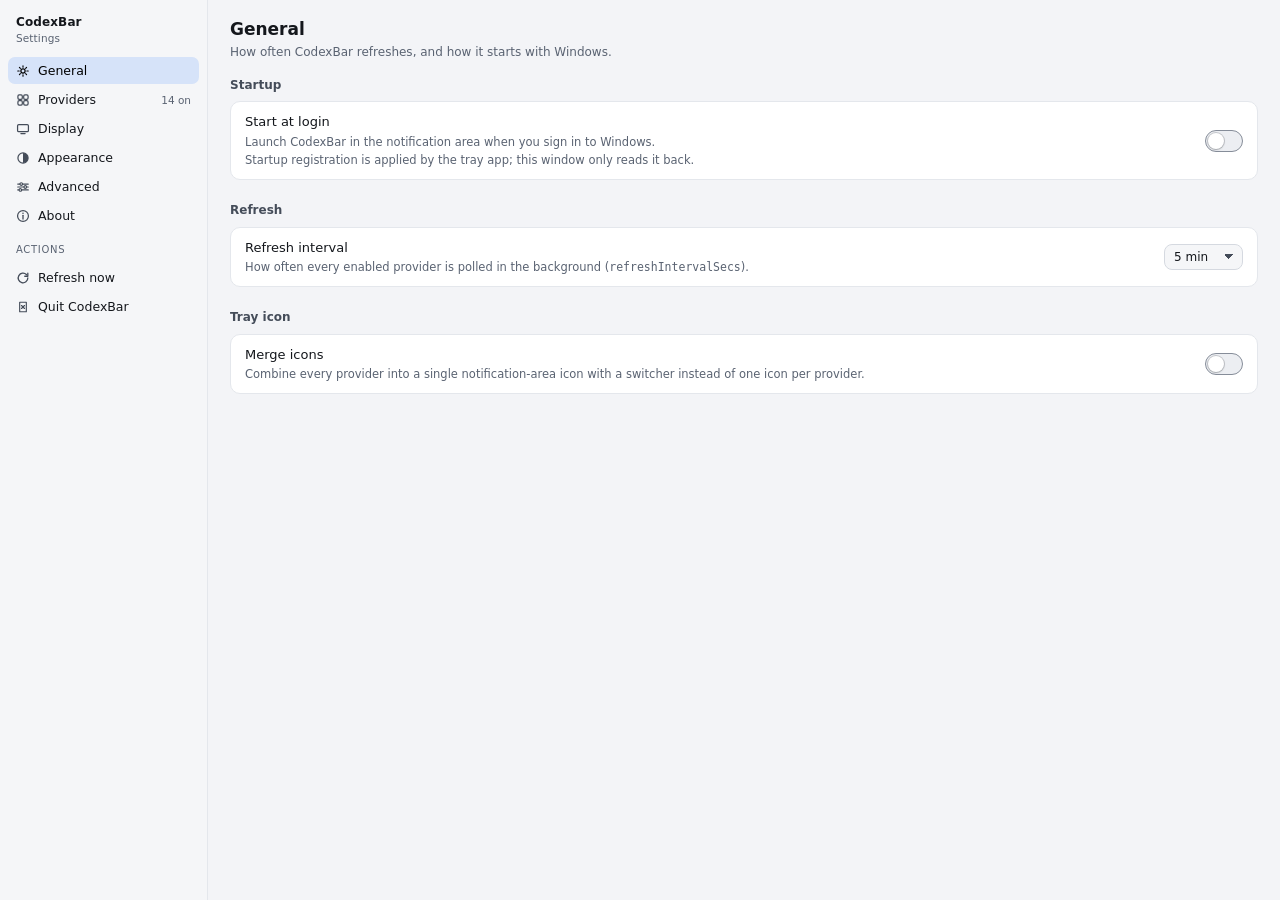
==== commit d651f0a7: "fix(s3): AAA/AA contrast grade, accent-filled sliders, light switch knob, unified range copy; collap" ====
--- a/ui/settings.html
+++ b/ui/settings.html
@@ -220,8 +220,7 @@
             <div class="setting-row">
               <div class="text">
                 <div class="label">Colour theme</div>
-                <div class="desc">System follows the Windows app theme (<code>prefers-color-scheme</code>) and
-                  switches live.</div>
+                <div class="desc">System follows the Windows theme and switches live.</div>
               </div>
               <div class="control">
                 <div class="segmented" id="ap-theme" role="radiogroup" aria-label="Colour theme">
@@ -255,7 +254,7 @@
             <div class="setting-row">
               <div class="text">
                 <div class="label">Text and UI scale</div>
-                <div class="desc">90 – 130 %.</div>
+                <div class="desc">90–130%.</div>
               </div>
               <div class="control">
                 <input class="range" type="range" id="ap-font-scale" min="90" max="130" step="5" value="100"
@@ -295,7 +294,7 @@
             <div class="setting-row">
               <div class="text">
                 <div class="label">Popover opacity</div>
-                <div class="desc">60 – 100 %. Takes effect on transparent windows.</div>
+                <div class="desc">60–100%. Takes effect on transparent windows.</div>
               </div>
               <div class="control">
                 <input class="range" type="range" id="ap-popover-opacity" min="60" max="100" step="5" value="100"
@@ -306,7 +305,7 @@
             <div class="setting-row">
               <div class="text">
                 <div class="label">Widget opacity</div>
-                <div class="desc">60 – 100 %, for the floating widget.</div>
+                <div class="desc">60–100%. Applies to the floating widget.</div>
               </div>
               <div class="control">
                 <input class="range" type="range" id="ap-widget-opacity" min="60" max="100" step="5" value="100"
--- a/ui/styles.css
+++ b/ui/styles.css
@@ -95,6 +95,9 @@
   --ring-soft: rgba(255, 255, 255, 0.18);
   --shadow: rgba(0, 0, 0, 0.45);
   --switch-knob: #f2f5f9;
+  --range-empty: #666e7e; /* 3.4:1 on --surface */
+  --switch-knob-on: #ffffff;
+  --knob-shadow: rgba(0, 0, 0, 0.45);
   --logo-filter: brightness(0) invert(1);
   --cancel-filter: invert(0.7);
 
@@ -178,6 +181,9 @@
   --ring-soft: rgba(20, 23, 28, 0.18);
   --shadow: rgba(15, 20, 30, 0.18);
   --switch-knob: #ffffff;
+  --range-empty: #868d99; /* 3.3:1 on --surface */
+  --switch-knob-on: #ffffff;
+  --knob-shadow: rgba(0, 0, 0, 0.3);
   --logo-filter: brightness(0);
   --cancel-filter: invert(0.3);
 }
@@ -795,7 +801,7 @@
   width: 38px;
   height: 22px;
   border-radius: 999px;
-  border: 1px solid var(--border);
+  border: 1px solid var(--range-empty); /* off state stays visible */
   background: var(--surface-3);
   cursor: pointer;
   transition: background 140ms ease, border-color 140ms ease;
@@ -808,10 +814,12 @@
   width: 16px; height: 16px;
   border-radius: 50%;
   background: var(--switch-knob);
+  box-shadow: 0 1px 2px var(--shadow), 0 0 0 1px var(--ring-soft);
   transition: transform 140ms ease;
 }
 .switch[aria-checked="true"] { background: var(--accent); border-color: var(--accent); }
-.switch[aria-checked="true"]::after { transform: translateX(16px); background: var(--on-accent); }
+/* Knob stays a light surface on the accent (never black) with a soft shadow. */
+.switch[aria-checked="true"]::after { transform: translateX(16px); background: var(--switch-knob-on); box-shadow: 0 1px 3px var(--knob-shadow); }
 
 /* select */
 .select {
@@ -1020,8 +1028,9 @@
   cursor: pointer;
   padding: 0;
 }
-.swatch[aria-checked="true"] {
-  box-shadow: 0 0 0 2px var(--bg), 0 0 0 4px var(--swatch);
+.swatch[aria-checked="true"],
+.color-input[data-selected="true"] {
+  box-shadow: 0 0 0 2px var(--bg), 0 0 0 4px var(--accent);
 }
 .color-input {
   width: 30px; height: 24px;
@@ -1042,20 +1051,27 @@
   background: transparent;
   cursor: pointer;
 }
+/* --fill (0–100%) is written by appearance.js on load and on every input. */
 .range::-webkit-slider-runnable-track {
   height: 4px;
   border-radius: 999px;
-  background: var(--surface-4);
+  background: linear-gradient(
+    to right,
+    var(--accent) 0 var(--fill, 0%),
+    var(--range-empty) var(--fill, 0%) 100%
+  );
 }
 .range::-webkit-slider-thumb {
   -webkit-appearance: none;
-  width: 14px; height: 14px;
-  margin-top: -5px;
+  width: 16px; height: 16px;
+  margin-top: -6px;
   border-radius: 50%;
-  background: var(--accent);
-  border: 2px solid var(--surface);
-  box-shadow: 0 0 0 1px var(--accent);
-}
+  background: var(--switch-knob);
+  border: 2px solid var(--accent);
+  box-shadow: 0 1px 3px var(--shadow);
+}
+.range:focus-visible { outline: none; }
+.range:focus-visible::-webkit-slider-thumb { box-shadow: 0 0 0 3px var(--ring-soft), 0 1px 3px var(--shadow); }
 .range-out {
   min-width: 40px;
   text-align: right;
